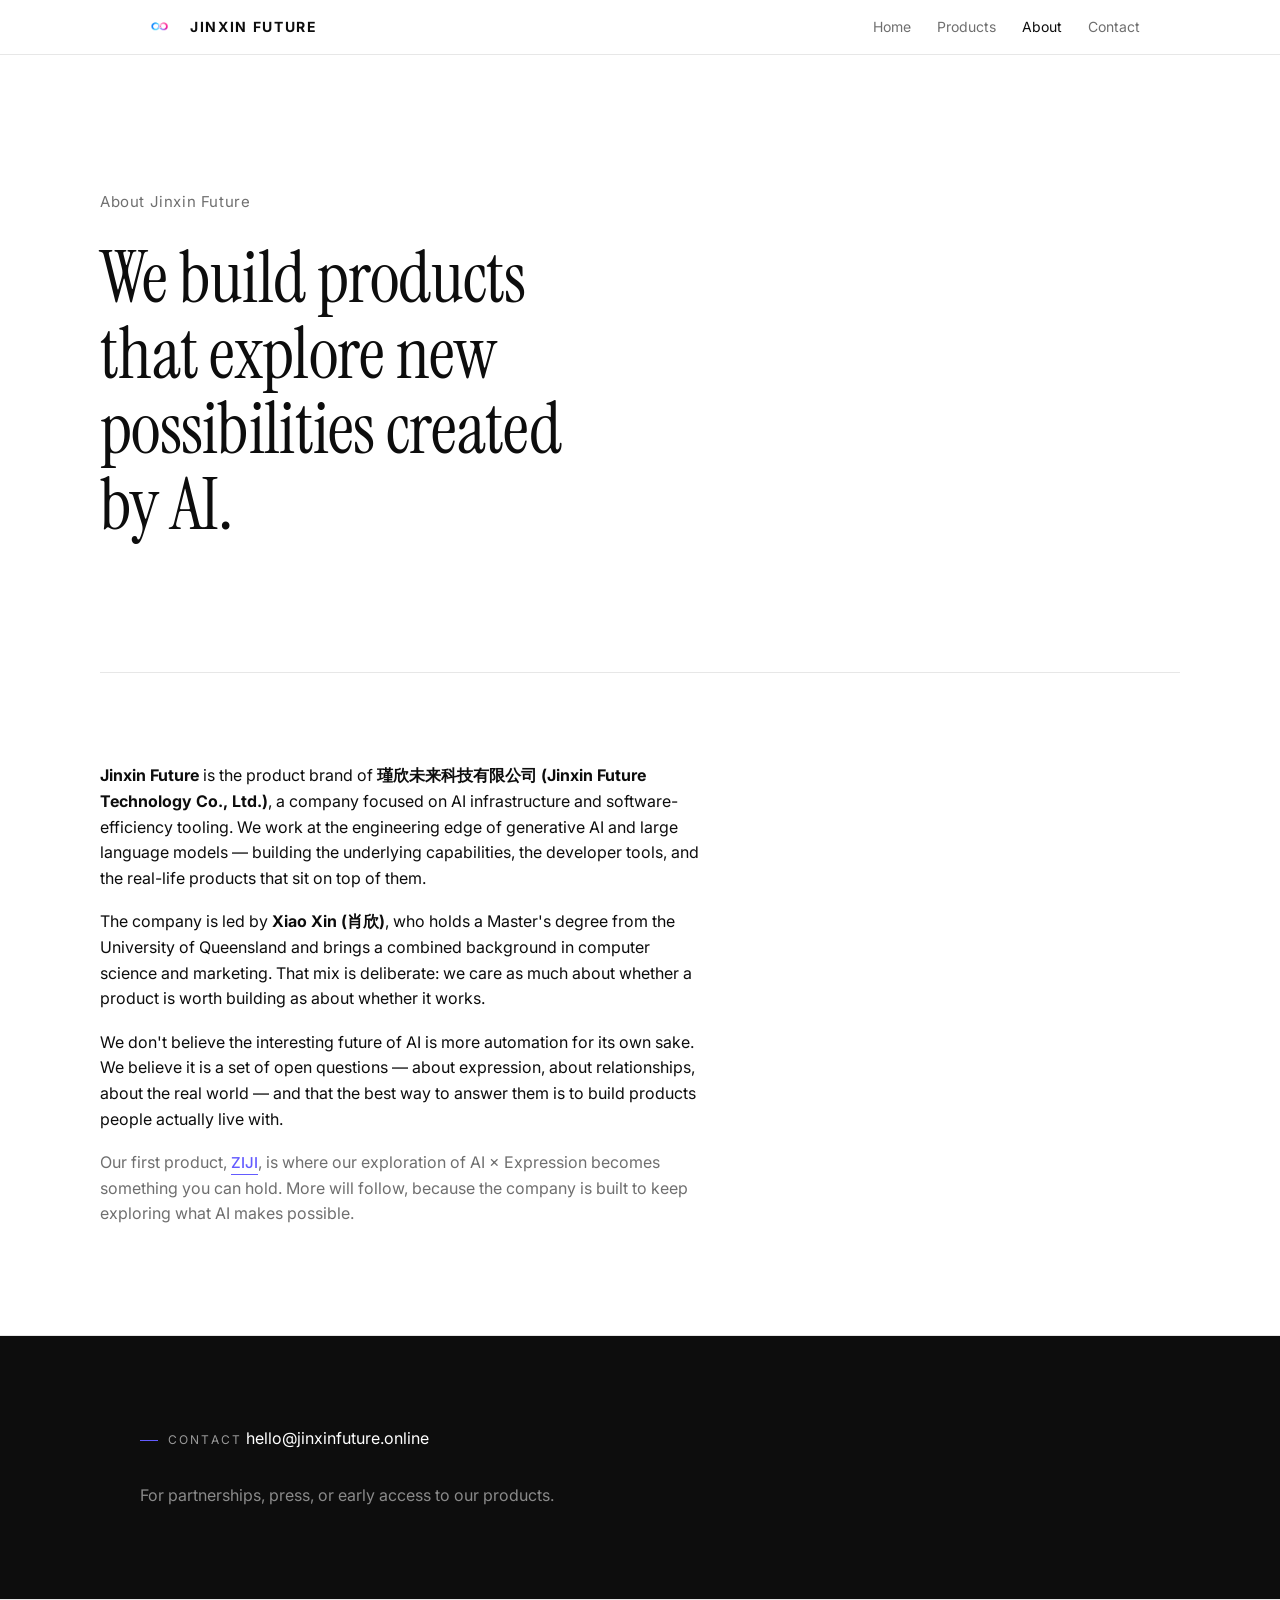
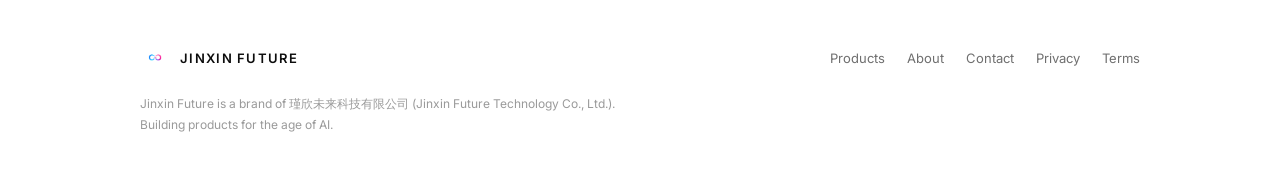
==== about/index.html @ 5c06bb4e "Build Jinxin Future official site: home, ZIJI, about, contact, privacy, terms - Replace Agentify sit" ====
<!DOCTYPE html>
<html lang="en">
<head>
<meta charset="UTF-8">
<meta name="viewport" content="width=device-width, initial-scale=1.0">
<title>About — Jinxin Future</title>
<meta name="description" content="Jinxin Future (瑾欣未来科技有限公司 / Jinxin Future Technology Co., Ltd.) builds products for the age of AI.">
<link rel="icon" type="image/svg+xml" href="/assets/favicon.svg">
<link rel="preconnect" href="https://fonts.googleapis.com">
<link rel="preconnect" href="https://fonts.gstatic.com" crossorigin>
<link href="https://fonts.googleapis.com/css2?family=Inter:wght@400;500;600;700&family=Instrument+Serif:ital@0;1&display=swap" rel="stylesheet">
<link rel="stylesheet" href="/css/style.css">
</head>
<body>

<header class="nav">
  <div class="nav-inner">
    <a href="/" class="brand"><img src="/assets/logo.png" alt="Jinxin Future"><span>JINXIN FUTURE</span></a>
    <nav class="nav-links" id="navLinks">
      <a href="/">Home</a>
      <a href="/products/">Products</a>
      <a href="/about/" class="active">About</a>
      <a href="/contact/">Contact</a>
    </nav>
    <button class="nav-toggle" id="navToggle" aria-label="Menu"><span></span><span></span><span></span></button>
  </div>
</header>

<main>
  <section class="hero wrap">
    <p class="lede">About Jinxin Future</p>
    <h1 class="about-text">We build products that explore new possibilities created by AI.</h1>
  </section>

  <section class="block wrap reveal">
    <div class="about-body">
      <p><strong>Jinxin Future</strong> is the product brand of <strong>瑾欣未来科技有限公司 (Jinxin Future Technology Co., Ltd.)</strong>, a company focused on AI infrastructure and software-efficiency tooling. We work at the engineering edge of generative AI and large language models — building the underlying capabilities, the developer tools, and the real-life products that sit on top of them.</p>
      <p>The company is led by <strong>Xiao Xin (肖欣)</strong>, who holds a Master's degree from the University of Queensland and brings a combined background in computer science and marketing. That mix is deliberate: we care as much about whether a product is worth building as about whether it works.</p>
      <p>We don't believe the interesting future of AI is more automation for its own sake. We believe it is a set of open questions — about expression, about relationships, about the real world — and that the best way to answer them is to build products people actually live with.</p>
      <p class="muted">Our first product, <a class="link" href="/products/">ZIJI</a>, is where our exploration of AI × Expression becomes something you can hold. More will follow, because the company is built to keep exploring what AI makes possible.</p>
    </div>
  </section>

  <section class="block contact-dark reveal">
    <div class="wrap">
      <span class="kicker">Contact</span>
      <a class="email" href="mailto:hello@jinxinfuture.online">hello@jinxinfuture.online</a>
      <p class="note">For partnerships, press, or early access to our products.</p>
    </div>
  </section>
</main>

<footer>
  <div class="wrap">
    <div class="foot-inner">
      <span class="foot-brand"><img src="/assets/logo.png" alt="">JINXIN FUTURE</span>
      <nav class="foot-links">
        <a href="/products/">Products</a>
        <a href="/about/">About</a>
        <a href="/contact/">Contact</a>
        <a href="/privacy/">Privacy</a>
        <a href="/terms/">Terms</a>
      </nav>
    </div>
    <p class="foot-legal">Jinxin Future is a brand of 瑾欣未来科技有限公司 (Jinxin Future Technology Co., Ltd.). Building products for the age of AI.</p>
  </div>
</footer>

<script>
  const t=document.getElementById('navToggle'),l=document.getElementById('navLinks');
  t.addEventListener('click',()=>l.classList.toggle('open'));
  l.querySelectorAll('a').forEach(a=>a.addEventListener('click',()=>l.classList.remove('open')));
  const io=new IntersectionObserver(es=>es.forEach(e=>{if(e.isIntersecting){e.target.classList.add('in');io.unobserve(e.target)}}),{threshold:.12});
  document.querySelectorAll('.reveal').forEach(el=>io.observe(el));
</script>
</body>
</html>
---- css/style.css ----
/* Jinxin Future — restrained design system: black / white / grey + one accent */
:root{
  --bg:#ffffff;
  --ink:#0d0d0d;
  --grey:#6f6f6f;
  --hair:#e7e7e7;
  --dark:#0d0d0d;
  --accent:#635bff;          /* the single, restrained brand color — used sparingly */
  --maxw:1080px;
  --pad:clamp(20px,5vw,40px);
}
*{box-sizing:border-box;margin:0;padding:0}
html{scroll-behavior:smooth}
body{
  font-family:"Inter",system-ui,-apple-system,"Segoe UI",sans-serif;
  color:var(--ink);background:var(--bg);
  -webkit-font-smoothing:antialiased;line-height:1.6;
}
a{color:inherit;text-decoration:none}
img{max-width:100%;display:block}
.wrap{max-width:var(--maxw);margin:0 auto;padding:0 var(--pad)}

/* ---------- Nav ---------- */
header.nav{position:sticky;top:0;z-index:50;background:rgba(255,255,255,.86);backdrop-filter:saturate(180%) blur(12px);border-bottom:1px solid var(--hair)}
.nav-inner{max-width:var(--maxw);margin:0 auto;padding:14px var(--pad);display:flex;align-items:center;justify-content:space-between;gap:24px}
.brand{display:flex;align-items:center;gap:11px;font-weight:700;letter-spacing:.12em;font-size:14px}
.brand img{height:26px;width:auto}
.nav-links{display:flex;gap:26px}
.nav-links a{font-size:14px;color:var(--grey);transition:color .2s}
.nav-links a:hover{color:var(--ink)}
.nav-links a.active{color:var(--ink)}
.nav-toggle{display:none;background:none;border:0;cursor:pointer;flex-direction:column;gap:5px}
.nav-toggle span{width:22px;height:2px;background:var(--ink)}

/* ---------- Hero ---------- */
.hero{padding:clamp(80px,15vh,150px) 0 clamp(56px,10vh,110px)}
.lede{font-size:15px;letter-spacing:.04em;color:var(--grey);margin-bottom:26px}
.hero h1{
  font-family:"Instrument Serif",Georgia,serif;font-weight:400;
  font-size:clamp(38px,6.2vw,72px);line-height:1.05;letter-spacing:-.01em;max-width:15ch;
}
.hero h1 em{font-style:italic;color:var(--accent)}
.hero .sub{margin-top:32px;font-size:clamp(16px,2vw,19px);color:var(--grey);max-width:48ch}

/* ---------- Sections ---------- */
section.block{padding:clamp(60px,10vh,110px) 0;border-top:1px solid var(--hair)}
.kicker{display:inline-block;font-size:12px;letter-spacing:.18em;text-transform:uppercase;color:var(--grey);margin-bottom:34px}
.kicker::before{content:"";display:inline-block;width:18px;height:1px;background:var(--accent);vertical-align:middle;margin-right:10px}
h2.section-title{font-family:"Instrument Serif",serif;font-weight:400;font-size:clamp(28px,4vw,44px);line-height:1.1;letter-spacing:-.01em;max-width:20ch}
.section-head p{margin-top:18px;color:var(--grey);max-width:52ch;font-size:16px}

/* ---------- Product (ZIJI) ---------- */
.product{display:grid;grid-template-columns:1fr 1fr;gap:48px;align-items:start}
.product h2{font-family:"Instrument Serif",serif;font-weight:400;font-size:clamp(40px,7vw,84px);line-height:.95;letter-spacing:-.01em}
.product .zh{font-size:clamp(20px,2.6vw,26px);margin-bottom:14px;color:var(--ink)}
.product .en{font-size:16px;color:var(--grey);max-width:42ch;margin-bottom:26px}
.product ul.points{list-style:none;display:grid;gap:12px;margin-bottom:28px}
.product ul.points li{padding-left:20px;position:relative;color:var(--ink);font-size:15px}
.product ul.points li::before{content:"";position:absolute;left:0;top:9px;width:7px;height:7px;border-radius:50%;background:var(--accent)}
.link{font-size:15px;font-weight:500;border-bottom:1px solid var(--accent);color:var(--accent);padding-bottom:2px;transition:opacity .2s}
.link:hover{opacity:.65}

/* ---------- Explore grid ---------- */
.explore-grid{display:grid;grid-template-columns:repeat(3,1fr);gap:1px;background:var(--hair);border:1px solid var(--hair)}
.explore-grid div{background:var(--bg);padding:42px 30px;min-height:200px;display:flex;flex-direction:column;justify-content:space-between;transition:background .2s}
.explore-grid .tag{font-size:13px;color:var(--grey);letter-spacing:.04em}
.explore-grid h3{font-family:"Instrument Serif",serif;font-weight:400;font-size:30px;line-height:1.1;margin-top:auto}
.explore-grid div:hover{background:#fafafa}

/* ---------- Journal ---------- */
.journal-tag{font-family:"Instrument Serif",serif;font-size:clamp(22px,3vw,32px);margin-bottom:40px;color:var(--ink)}
.entry{display:grid;grid-template-columns:120px 1fr auto;gap:24px;padding:24px 0;border-top:1px solid var(--hair);align-items:baseline}
.entry:last-child{border-bottom:1px solid var(--hair)}
.entry .date{font-size:13px;color:var(--grey)}
.entry h4{font-size:18px;font-weight:500}
.entry .meta{font-size:13px;color:var(--grey);white-space:nowrap}

/* ---------- About ---------- */
.about-text{font-family:"Instrument Serif",serif;font-weight:400;font-size:clamp(24px,3.6vw,42px);line-height:1.25;max-width:22ch;letter-spacing:-.01em;margin-bottom:40px}
.about-body{max-width:60ch;color:var(--ink);font-size:16px}
.about-body p{margin-bottom:18px}
.about-body p.muted{color:var(--grey)}

/* ---------- Contact ---------- */
.contact-grid{display:grid;grid-template-columns:1fr 1fr;gap:48px;align-items:start}
.contact .email{font-family:"Instrument Serif",serif;font-size:clamp(26px,4.5vw,48px);border-bottom:1px solid var(--accent);color:var(--ink);padding-bottom:4px}
.contact .email:hover{color:var(--accent)}
.contact .note{margin-top:24px;color:var(--grey);font-size:15px;max-width:42ch}
.address-block{font-size:15px;color:var(--ink);line-height:1.8}
.address-block .label{color:var(--grey);font-size:12px;letter-spacing:.14em;text-transform:uppercase;display:block;margin-bottom:6px}
.address-block div{margin-bottom:22px}

/* ---------- Prose (privacy / terms) ---------- */
.prose{max-width:72ch;color:var(--ink);font-size:16px}
.prose h3{font-size:20px;margin:38px 0 12px;font-weight:600}
.prose h4{font-size:16px;margin:24px 0 8px;font-weight:600;color:var(--grey)}
.prose p{margin-bottom:14px}
.prose ul{margin:0 0 14px 22px}
.prose li{margin-bottom:8px}
.prose a{border-bottom:1px solid var(--accent);color:var(--accent)}
.updated{font-size:13px;color:var(--grey);margin-bottom:30px}

/* ---------- Contact (dark band) ---------- */
.contact-dark{background:var(--dark);color:#fff;border-top:0}
.contact-dark .kicker{color:#9a9a9a}
.contact-dark .kicker::before{background:var(--accent)}
.contact-dark .email{border-bottom-color:var(--accent);color:#fff}
.contact-dark .email:hover{color:var(--accent)}
.contact-dark .note{color:#8a8a8a}

/* ---------- Footer ---------- */
footer{border-top:1px solid var(--hair);padding:48px 0 40px;color:var(--grey);font-size:13px}
.foot-inner{display:flex;justify-content:space-between;flex-wrap:wrap;gap:24px}
.foot-brand{display:flex;align-items:center;gap:10px;color:var(--ink);font-weight:600;letter-spacing:.1em;font-size:13px}
.foot-brand img{height:20px}
.foot-links{display:flex;gap:22px;flex-wrap:wrap}
.foot-links a:hover{color:var(--ink)}
.foot-legal{margin-top:26px;color:#9a9a9a;font-size:12px;line-height:1.7;max-width:60ch}

/* ---------- Reveal ---------- */
.reveal{opacity:0;transform:translateY(16px);transition:opacity .7s ease,transform .7s ease}
.reveal.in{opacity:1;transform:none}

@media(max-width:760px){
  .nav-links{position:fixed;inset:60px 0 auto 0;background:#fff;border-bottom:1px solid var(--hair);flex-direction:column;gap:0;padding:8px 0;display:none}
  .nav-links.open{display:flex}
  .nav-links a{padding:14px var(--pad)}
  .nav-toggle{display:flex}
  .product,.contact-grid{grid-template-columns:1fr;gap:24px}
  .explore-grid{grid-template-columns:1fr}
  .entry{grid-template-columns:1fr;gap:6px}
  .entry .meta{white-space:normal}
}
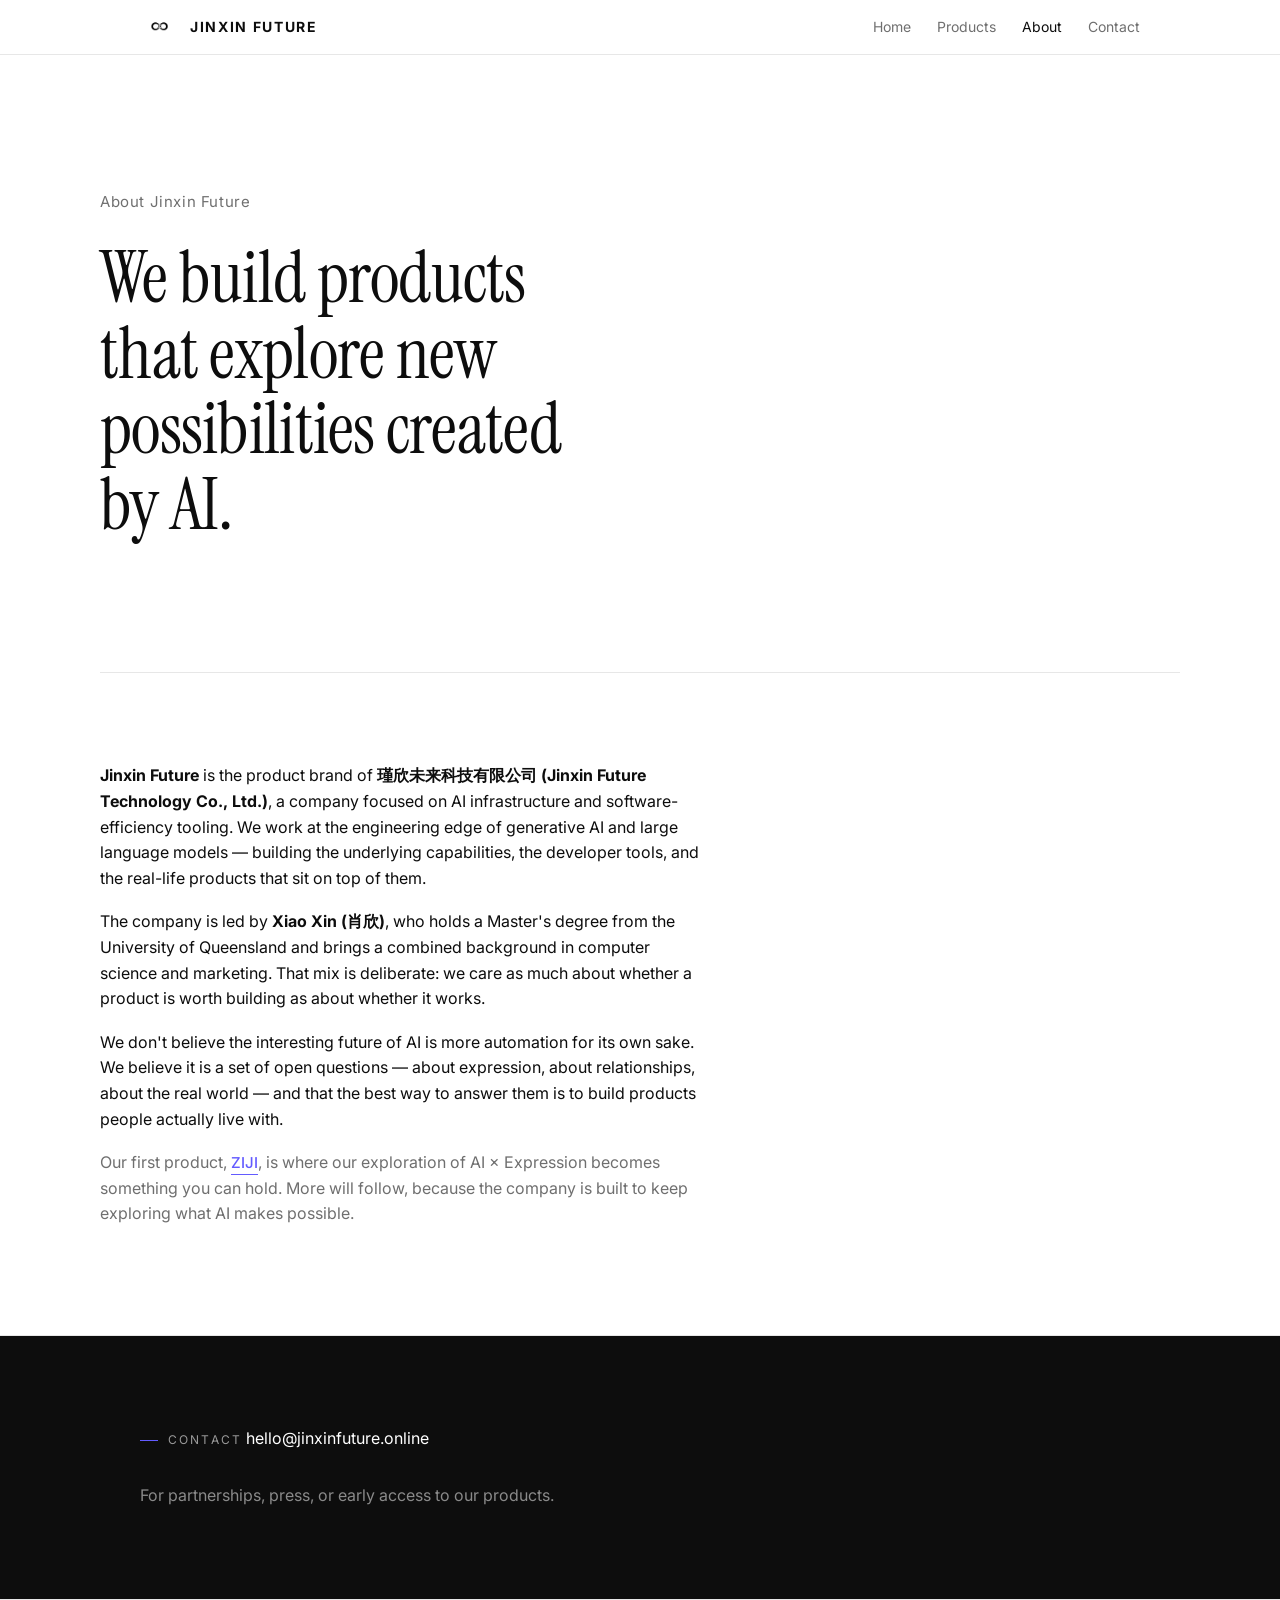
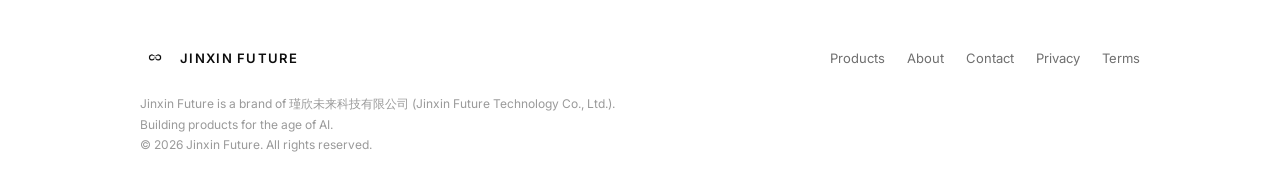
==== commit e1e40f76: "Polish Jinxin Future site: logo visibility, JS-safe reveals, honest journal, SEO meta, cleanup - For" ====
--- a/about/index.html
+++ b/about/index.html
@@ -2,7 +2,10 @@
 <html lang="en">
 <head>
 <meta charset="UTF-8">
+<script>document.documentElement.classList.add('js')</script>
 <meta name="viewport" content="width=device-width, initial-scale=1.0">
+<meta name="theme-color" content="#0d0d0d">
+<link rel="canonical" href="https://jinxinfuture.online/about/">
 <title>About — Jinxin Future</title>
 <meta name="description" content="Jinxin Future (瑾欣未来科技有限公司 / Jinxin Future Technology Co., Ltd.) builds products for the age of AI.">
 <link rel="icon" type="image/svg+xml" href="/assets/favicon.svg">
@@ -62,7 +65,7 @@
         <a href="/terms/">Terms</a>
       </nav>
     </div>
-    <p class="foot-legal">Jinxin Future is a brand of 瑾欣未来科技有限公司 (Jinxin Future Technology Co., Ltd.). Building products for the age of AI.</p>
+    <p class="foot-legal">Jinxin Future is a brand of 瑾欣未来科技有限公司 (Jinxin Future Technology Co., Ltd.). Building products for the age of AI.<br>© 2026 Jinxin Future. All rights reserved.</p>
   </div>
 </footer>
 
--- a/css/style.css
+++ b/css/style.css
@@ -24,7 +24,7 @@
 header.nav{position:sticky;top:0;z-index:50;background:rgba(255,255,255,.86);backdrop-filter:saturate(180%) blur(12px);border-bottom:1px solid var(--hair)}
 .nav-inner{max-width:var(--maxw);margin:0 auto;padding:14px var(--pad);display:flex;align-items:center;justify-content:space-between;gap:24px}
 .brand{display:flex;align-items:center;gap:11px;font-weight:700;letter-spacing:.12em;font-size:14px}
-.brand img{height:26px;width:auto}
+.brand img{height:26px;width:auto;filter:brightness(0)}
 .nav-links{display:flex;gap:26px}
 .nav-links a{font-size:14px;color:var(--grey);transition:color .2s}
 .nav-links a:hover{color:var(--ink)}
@@ -68,7 +68,8 @@
 .explore-grid div:hover{background:#fafafa}
 
 /* ---------- Journal ---------- */
-.journal-tag{font-family:"Instrument Serif",serif;font-size:clamp(22px,3vw,32px);margin-bottom:40px;color:var(--ink)}
+.journal-tag{font-family:"Instrument Serif",serif;font-size:clamp(22px,3vw,32px);margin-bottom:14px;color:var(--ink)}
+.journal-note{color:var(--grey);font-size:15px;margin-bottom:30px;max-width:52ch}
 .entry{display:grid;grid-template-columns:120px 1fr auto;gap:24px;padding:24px 0;border-top:1px solid var(--hair);align-items:baseline}
 .entry:last-child{border-bottom:1px solid var(--hair)}
 .entry .date{font-size:13px;color:var(--grey)}
@@ -112,14 +113,17 @@
 footer{border-top:1px solid var(--hair);padding:48px 0 40px;color:var(--grey);font-size:13px}
 .foot-inner{display:flex;justify-content:space-between;flex-wrap:wrap;gap:24px}
 .foot-brand{display:flex;align-items:center;gap:10px;color:var(--ink);font-weight:600;letter-spacing:.1em;font-size:13px}
-.foot-brand img{height:20px}
+.foot-brand img{height:20px;filter:brightness(0)}
 .foot-links{display:flex;gap:22px;flex-wrap:wrap}
 .foot-links a:hover{color:var(--ink)}
 .foot-legal{margin-top:26px;color:#9a9a9a;font-size:12px;line-height:1.7;max-width:60ch}
 
-/* ---------- Reveal ---------- */
-.reveal{opacity:0;transform:translateY(16px);transition:opacity .7s ease,transform .7s ease}
-.reveal.in{opacity:1;transform:none}
+/* ---------- Reveal (progressive enhancement: visible without JS) ---------- */
+.js .reveal{opacity:0;transform:translateY(16px);transition:opacity .7s ease,transform .7s ease}
+.js .reveal.in{opacity:1;transform:none}
+@media (prefers-reduced-motion:reduce){
+  .js .reveal{opacity:1;transform:none;transition:none}
+}
 
 @media(max-width:760px){
   .nav-links{position:fixed;inset:60px 0 auto 0;background:#fff;border-bottom:1px solid var(--hair);flex-direction:column;gap:0;padding:8px 0;display:none}
